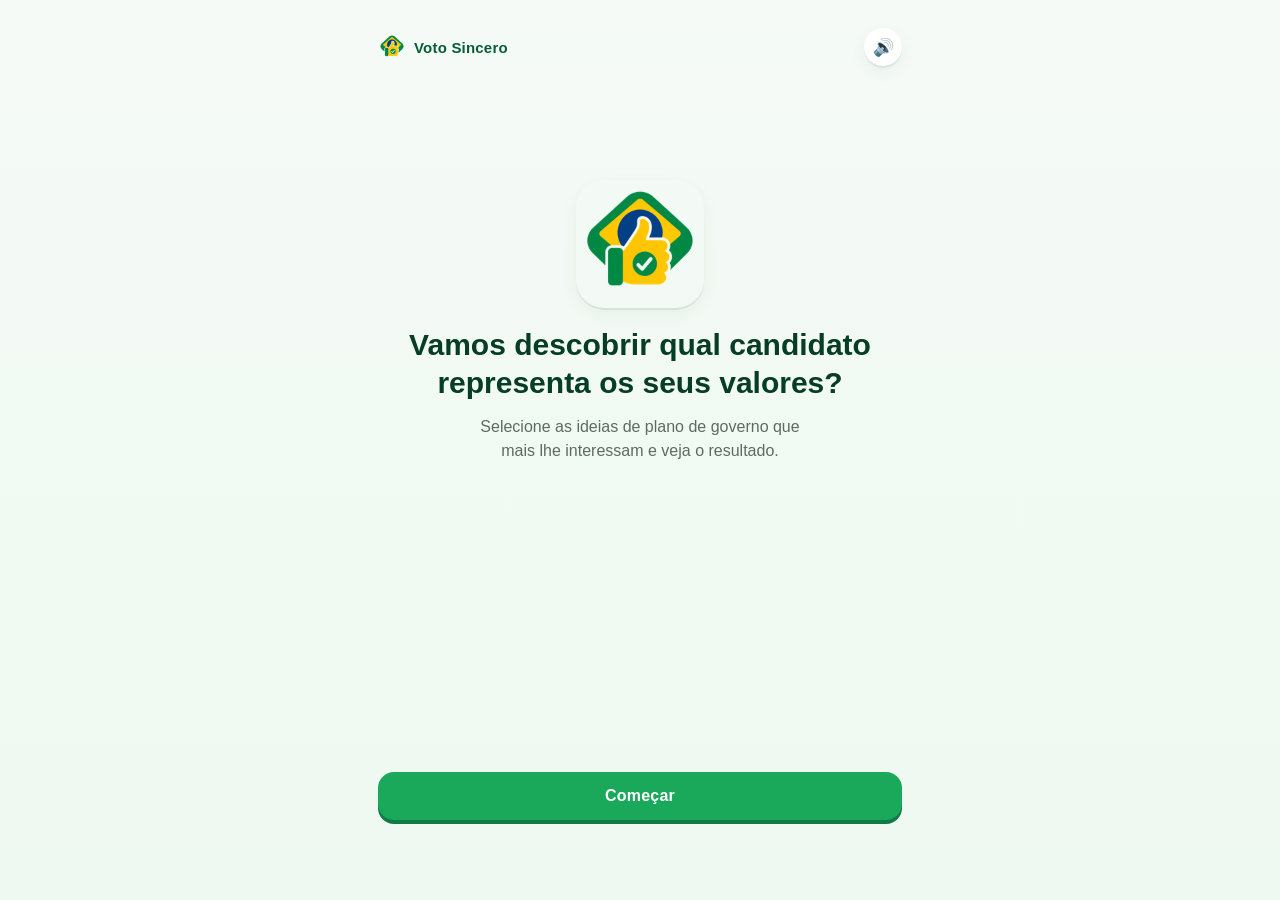
==== index.html @ 867b61dc "Primeira versão do app" ====
<!doctype html>
<html lang="pt-BR">
<head>
  <meta charset="UTF-8" />
  <meta name="viewport" content="width=device-width, initial-scale=1, viewport-fit=cover" />
  <title>Voto Sincero — Descubra qual candidato combina com você</title>
  <meta name="description" content="Avalie ideias de planos de governo sem saber de quem são e descubra quais candidatos mais combinam com os seus valores." />

  <meta name="theme-color" content="#0f7a44" />
  <meta name="color-scheme" content="light" />
  <link rel="manifest" href="./manifest.webmanifest" />

  <link rel="icon" href="./icons/favicon-32.png" sizes="32x32" type="image/png" />
  <link rel="icon" href="./icons/favicon-16.png" sizes="16x16" type="image/png" />
  <link rel="apple-touch-icon" href="./icons/apple-touch-icon.png" />
  <meta name="apple-mobile-web-app-capable" content="yes" />
  <meta name="apple-mobile-web-app-status-bar-style" content="default" />
  <meta name="apple-mobile-web-app-title" content="Voto Sincero" />

  <meta property="og:title" content="Voto Sincero" />
  <meta property="og:description" content="Avalie ideias de planos de governo sem saber de quem são e descubra quem combina com você." />
  <meta property="og:image" content="./icons/og-image.png" />
  <meta property="og:type" content="website" />

  <link rel="stylesheet" href="./css/styles.css" />
</head>
<body>
  <div class="app-shell">
    <header class="app-header">
      <div class="app-header-brand">
        <img src="./icons/icon-96.png" alt="" width="28" height="28" />
        <span>Voto Sincero</span>
      </div>
      <button id="mute-toggle" class="icon-btn" type="button" aria-label="Silenciar som">🔊</button>
    </header>

    <main id="app" class="app-main" aria-live="polite"></main>
  </div>

  <script type="module" src="./js/app.js"></script>
</body>
</html>
---- css/styles.css ----
/* ==========================================================================
   Voto Sincero — estilos globais
   Paleta verde, cartões estilo "Duolingo", layout mobile-first responsivo.
   ========================================================================== */

:root {
  --green-900: #063d26;
  --green-800: #0a5c37;
  --green-700: #0f7a44;
  --green-600: #14914f;
  --green-500: #1aa85a;
  --green-400: #2ec46f;
  --green-300: #7fdb9e;
  --green-100: #e3f8ea;
  --green-050: #f5faf6;

  --yellow-500: #ffc93c;
  --yellow-600: #f2ac1f;

  --ink-900: #16261f;
  --ink-700: #33443c;
  --ink-500: #5c6b63;
  --ink-300: #93a39a;

  --white: #ffffff;

  --radius-sm: 10px;
  --radius-md: 16px;
  --radius-lg: 22px;

  --shadow-card: 0 2px 0 rgba(6, 61, 38, 0.08), 0 6px 16px rgba(6, 61, 38, 0.06);

  --font-sans: "Segoe UI", -apple-system, BlinkMacSystemFont, "Helvetica Neue", Arial, sans-serif;

  color-scheme: light;
}

* {
  box-sizing: border-box;
}

html,
body {
  margin: 0;
  padding: 0;
  height: 100%;
}

body {
  font-family: var(--font-sans);
  background: linear-gradient(180deg, var(--green-050) 0%, #eef9f1 100%);
  color: var(--ink-900);
  -webkit-font-smoothing: antialiased;
  overscroll-behavior-y: none;
}

button {
  font-family: inherit;
}

a {
  color: var(--green-700);
}

.app-shell {
  min-height: 100vh;
  min-height: 100dvh;
  display: flex;
  flex-direction: column;
  max-width: 560px;
  margin: 0 auto;
  padding-top: env(safe-area-inset-top);
  padding-bottom: env(safe-area-inset-bottom);
}

/* ---------------------------------- Header ---------------------------------- */

.app-header {
  display: flex;
  align-items: center;
  justify-content: space-between;
  padding: 12px 18px;
  position: sticky;
  top: 0;
  z-index: 20;
  background: rgba(245, 250, 246, 0.85);
  backdrop-filter: saturate(160%) blur(8px);
}

.app-header-brand {
  display: flex;
  align-items: center;
  gap: 8px;
  font-weight: 800;
  color: var(--green-800);
  font-size: 15px;
  letter-spacing: 0.2px;
}

.app-header-brand img {
  display: block;
  border-radius: 8px;
}

.icon-btn {
  border: none;
  background: var(--white);
  width: 38px;
  height: 38px;
  border-radius: 50%;
  font-size: 17px;
  display: flex;
  align-items: center;
  justify-content: center;
  cursor: pointer;
  box-shadow: var(--shadow-card);
}

.icon-btn:active {
  transform: scale(0.92);
}

/* ---------------------------------- Main / transitions ---------------------------------- */

.app-main {
  flex: 1;
  position: relative;
  padding: 6px 18px 28px;
  transform: translateX(0);
  opacity: 1;
  transition: transform 0.28s cubic-bezier(0.22, 1, 0.36, 1), opacity 0.28s ease;
  will-change: transform, opacity;
}

.app-main.exit-left {
  transform: translateX(-28px);
  opacity: 0;
}

.app-main.exit-right {
  transform: translateX(28px);
  opacity: 0;
}

.app-main.enter-right {
  transform: translateX(28px);
  opacity: 0;
}

.app-main.enter-left {
  transform: translateX(-28px);
  opacity: 0;
}

.app-main.enter-active {
  transform: translateX(0);
  opacity: 1;
}

.screen {
  display: flex;
  flex-direction: column;
  min-height: calc(100dvh - 140px);
}

/* ---------------------------------- Buttons (estilo Duolingo) ---------------------------------- */

.btn {
  appearance: none;
  border: none;
  border-radius: var(--radius-md);
  font-weight: 800;
  font-size: 16px;
  padding: 15px 22px;
  cursor: pointer;
  transition: transform 0.08s ease, box-shadow 0.08s ease, filter 0.15s ease;
  letter-spacing: 0.2px;
  text-decoration: none;
  display: inline-flex;
  align-items: center;
  justify-content: center;
  text-align: center;
}

.btn-block {
  width: 100%;
}

.btn-primary {
  background: var(--green-500);
  color: var(--white);
  box-shadow: 0 4px 0 var(--green-700);
}

.btn-primary:hover {
  filter: brightness(1.03);
}

.btn-primary:active {
  transform: translateY(3px);
  box-shadow: 0 1px 0 var(--green-700);
}

.btn-secondary {
  background: var(--white);
  color: var(--green-700);
  box-shadow: 0 4px 0 var(--green-100);
  border: 2px solid var(--green-100);
}

.btn-secondary:active {
  transform: translateY(3px);
  box-shadow: 0 1px 0 var(--green-100);
}

.btn-outline {
  background: var(--white);
  color: var(--green-700);
  border: 2px solid var(--green-500);
  box-shadow: none;
}

.btn-outline:active {
  transform: translateY(2px);
}

.btn-text {
  background: transparent;
  color: var(--ink-500);
  box-shadow: none;
  text-decoration: underline;
  font-weight: 700;
  padding: 10px 6px;
  align-self: center;
}

.btn:disabled {
  opacity: 0.5;
  cursor: not-allowed;
  box-shadow: none;
  transform: none;
}

/* ---------------------------------- Home ---------------------------------- */

.screen-home {
  justify-content: space-between;
  padding-top: 24px;
}

.home-hero {
  display: flex;
  flex-direction: column;
  align-items: center;
  text-align: center;
  gap: 14px;
  margin-top: 8vh;
}

.home-logo {
  width: 128px;
  height: 128px;
  border-radius: 28px;
  box-shadow: var(--shadow-card);
  margin-bottom: 4px;
}

.home-title {
  font-size: 26px;
  line-height: 1.25;
  margin: 0;
  color: var(--green-900);
  font-weight: 800;
}

.home-subtitle {
  font-size: 16px;
  color: var(--ink-500);
  margin: 0;
  line-height: 1.5;
  max-width: 40ch;
}

.home-actions {
  display: flex;
  flex-direction: column;
  align-items: center;
  gap: 12px;
  padding: 24px 0 12px;
}

.home-note {
  font-size: 13px;
  color: var(--ink-300);
  text-align: center;
  margin: 0;
}

/* ---------------------------------- Quiz ---------------------------------- */

.quiz-progress {
  display: flex;
  align-items: center;
  gap: 10px;
  margin: 10px 0 18px;
}

.progress-track {
  flex: 1;
  height: 12px;
  background: var(--green-100);
  border-radius: 999px;
  overflow: hidden;
}

.progress-fill {
  height: 100%;
  background: linear-gradient(90deg, var(--green-400), var(--green-600));
  border-radius: 999px;
  transition: width 0.35s ease;
}

.progress-label {
  font-size: 12px;
  font-weight: 700;
  color: var(--ink-500);
  white-space: nowrap;
}

.quiz-heading {
  display: flex;
  align-items: center;
  gap: 10px;
  margin-bottom: 4px;
}

.quiz-icon {
  font-size: 28px;
  line-height: 1;
}

.quiz-heading h2 {
  margin: 0;
  font-size: 22px;
  color: var(--green-900);
  font-weight: 800;
}

.quiz-instruction-row {
  display: flex;
  align-items: baseline;
  justify-content: space-between;
  gap: 10px;
  margin: 4px 0 18px;
}

.quiz-instruction {
  color: var(--ink-500);
  font-size: 14px;
  margin: 0;
}

.quiz-counter {
  color: var(--green-700);
  font-size: 12px;
  font-weight: 800;
  white-space: nowrap;
  flex: 0 0 auto;
}

.option-list {
  display: flex;
  flex-direction: column;
  gap: 12px;
  margin-bottom: 18px;
}

.option-card {
  display: flex;
  align-items: flex-start;
  gap: 12px;
  background: var(--white);
  border: 2px solid var(--green-100);
  border-radius: var(--radius-md);
  padding: 14px 14px 12px;
  cursor: pointer;
  transition: border-color 0.15s ease, transform 0.08s ease, background 0.15s ease;
  box-shadow: var(--shadow-card);
}

.option-card:active {
  transform: scale(0.99);
}

.option-card.selected {
  border-color: var(--green-500);
  background: var(--green-100);
}

.option-card.disabled-limit {
  opacity: 0.45;
  cursor: not-allowed;
}

.option-card.disabled-limit:active {
  transform: none;
}

@keyframes card-shake {
  10%, 90% { transform: translateX(-2px); }
  20%, 80% { transform: translateX(4px); }
  30%, 50%, 70% { transform: translateX(-6px); }
  40%, 60% { transform: translateX(6px); }
}

.option-card.shake {
  animation: card-shake 0.4s ease;
}

.option-badge {
  flex: 0 0 auto;
  width: 30px;
  height: 30px;
  border-radius: 50%;
  background: var(--green-700);
  color: var(--white);
  font-weight: 800;
  font-size: 14px;
  display: flex;
  align-items: center;
  justify-content: center;
}

.option-card.selected .option-badge {
  background: var(--green-500);
}

.option-text {
  flex: 1;
  margin: 3px 0 0;
  font-size: 15px;
  line-height: 1.45;
  color: var(--ink-900);
}

.option-actions {
  flex: 0 0 auto;
  display: flex;
  flex-direction: column;
  align-items: flex-end;
  gap: 8px;
}

.link-btn {
  background: none;
  border: none;
  color: var(--green-700);
  font-size: 12px;
  font-weight: 700;
  text-decoration: underline;
  cursor: pointer;
  padding: 2px;
  white-space: nowrap;
}

.option-check {
  width: 22px;
  height: 22px;
  border-radius: 50%;
  border: 2px solid var(--green-300);
  color: transparent;
  display: flex;
  align-items: center;
  justify-content: center;
  font-size: 13px;
  font-weight: 900;
  transition: all 0.15s ease;
}

.option-card.selected .option-check {
  background: var(--green-500);
  border-color: var(--green-500);
  color: var(--white);
}

.quiz-footer {
  margin-top: auto;
  display: flex;
  gap: 12px;
  padding-top: 12px;
}

.quiz-footer .btn-secondary {
  flex: 1;
}

.quiz-footer .btn-primary {
  flex: 2;
}

.empty-note {
  color: var(--ink-300);
  font-size: 14px;
  text-align: center;
  padding: 24px 0;
}

/* ---------------------------------- Modal ---------------------------------- */

.modal-overlay {
  position: fixed;
  inset: 0;
  background: rgba(6, 38, 25, 0.55);
  display: flex;
  align-items: flex-end;
  justify-content: center;
  opacity: 0;
  visibility: hidden;
  transition: opacity 0.2s ease;
  z-index: 100;
  padding: 0;
}

.modal-overlay.open {
  opacity: 1;
  visibility: visible;
}

body.modal-open {
  overflow: hidden;
}

.modal-card {
  background: var(--white);
  width: 100%;
  max-width: 560px;
  max-height: 82vh;
  border-radius: 20px 20px 0 0;
  padding: 20px 20px calc(20px + env(safe-area-inset-bottom));
  overflow-y: auto;
  transform: translateY(16px);
  transition: transform 0.22s ease;
}

.modal-overlay.open .modal-card {
  transform: translateY(0);
}

@media (min-width: 620px) {
  .modal-overlay {
    align-items: center;
  }
  .modal-card {
    border-radius: 20px;
    max-height: 76vh;
  }
}

.modal-header {
  display: flex;
  align-items: center;
  gap: 10px;
  margin-bottom: 12px;
}

.modal-badge {
  width: 28px;
  height: 28px;
  border-radius: 50%;
  background: var(--green-700);
  color: var(--white);
  font-weight: 800;
  font-size: 13px;
  display: flex;
  align-items: center;
  justify-content: center;
  flex: 0 0 auto;
}

.modal-header h3 {
  flex: 1;
  margin: 0;
  font-size: 17px;
  color: var(--green-900);
}

.modal-close {
  border: none;
  background: var(--green-100);
  width: 32px;
  height: 32px;
  border-radius: 50%;
  cursor: pointer;
  font-size: 14px;
  color: var(--ink-700);
}

.modal-body p {
  font-size: 15px;
  line-height: 1.6;
  color: var(--ink-700);
  margin: 0;
}

/* ---------------------------------- Resultado ---------------------------------- */

.result-header {
  text-align: center;
  margin: 10px 0 20px;
}

.result-header h2 {
  margin: 0 0 6px;
  font-size: 24px;
  color: var(--green-900);
  font-weight: 800;
}

.result-header p {
  margin: 0;
  color: var(--ink-500);
  font-size: 14px;
}

.result-list {
  display: flex;
  flex-direction: column;
  gap: 12px;
  margin-bottom: 18px;
}

.result-card {
  background: var(--white);
  border-radius: var(--radius-md);
  box-shadow: var(--shadow-card);
  overflow: hidden;
  border: 2px solid transparent;
  transition: border-color 0.15s ease;
}

.result-card.open {
  border-color: var(--green-300);
}

.result-summary {
  width: 100%;
  display: flex;
  align-items: flex-start;
  gap: 12px;
  padding: 14px;
  background: none;
  border: none;
  cursor: pointer;
  text-align: left;
}

.result-summary .result-rank,
.result-summary .result-photo,
.result-summary .result-chevron {
  margin-top: 2px;
}

.result-rank {
  font-weight: 800;
  color: var(--green-700);
  font-size: 14px;
  flex: 0 0 auto;
  width: 26px;
}

.result-photo {
  width: 52px;
  height: 52px;
  border-radius: 50%;
  object-fit: cover;
  flex: 0 0 auto;
  background: var(--green-100);
}

.result-info {
  flex: 1;
  min-width: 0;
}

.result-info h3 {
  margin: 0 0 2px;
  font-size: 16px;
  line-height: 1.3;
  color: var(--ink-900);
}

.result-party {
  margin: 0 0 6px;
  font-size: 12px;
  line-height: 1.4;
  color: var(--ink-500);
}

.result-badge {
  display: inline-block;
  background: var(--green-100);
  color: var(--green-800);
  font-size: 11px;
  font-weight: 800;
  padding: 3px 9px;
  border-radius: 999px;
}

.result-chevron {
  flex: 0 0 auto;
  font-size: 18px;
  color: var(--ink-300);
  transition: transform 0.2s ease;
}

.result-card.open .result-chevron {
  transform: rotate(180deg);
}

.result-details {
  display: none;
  padding: 0 16px 16px;
  flex-direction: column;
  gap: 12px;
}

.result-card.open .result-details {
  display: flex;
}

.result-match-list {
  margin: 0;
  padding-left: 18px;
  display: flex;
  flex-direction: column;
  gap: 6px;
  font-size: 13px;
  color: var(--ink-700);
  line-height: 1.4;
}

.result-match-list strong {
  color: var(--green-800);
}

.farewell-banner {
  background: linear-gradient(135deg, var(--green-500), var(--green-700));
  color: var(--white);
  border-radius: var(--radius-lg);
  padding: 20px;
  text-align: center;
  font-weight: 800;
  font-size: 16px;
  margin: 8px 0 20px;
  box-shadow: var(--shadow-card);
}

.app-footer {
  display: flex;
  flex-direction: column;
  align-items: center;
  gap: 10px;
  padding: 8px 0 20px;
  font-size: 13px;
}

.app-footer a {
  color: var(--ink-500);
  text-decoration: underline;
}

/* ---------------------------------- Responsivo ---------------------------------- */

@media (min-width: 640px) {
  .app-shell {
    padding-top: 16px;
  }
  .home-title {
    font-size: 30px;
  }
  .option-text {
    font-size: 16px;
  }
}

@media (max-width: 360px) {
  .home-title {
    font-size: 22px;
  }
  .btn {
    font-size: 15px;
    padding: 13px 18px;
  }
}
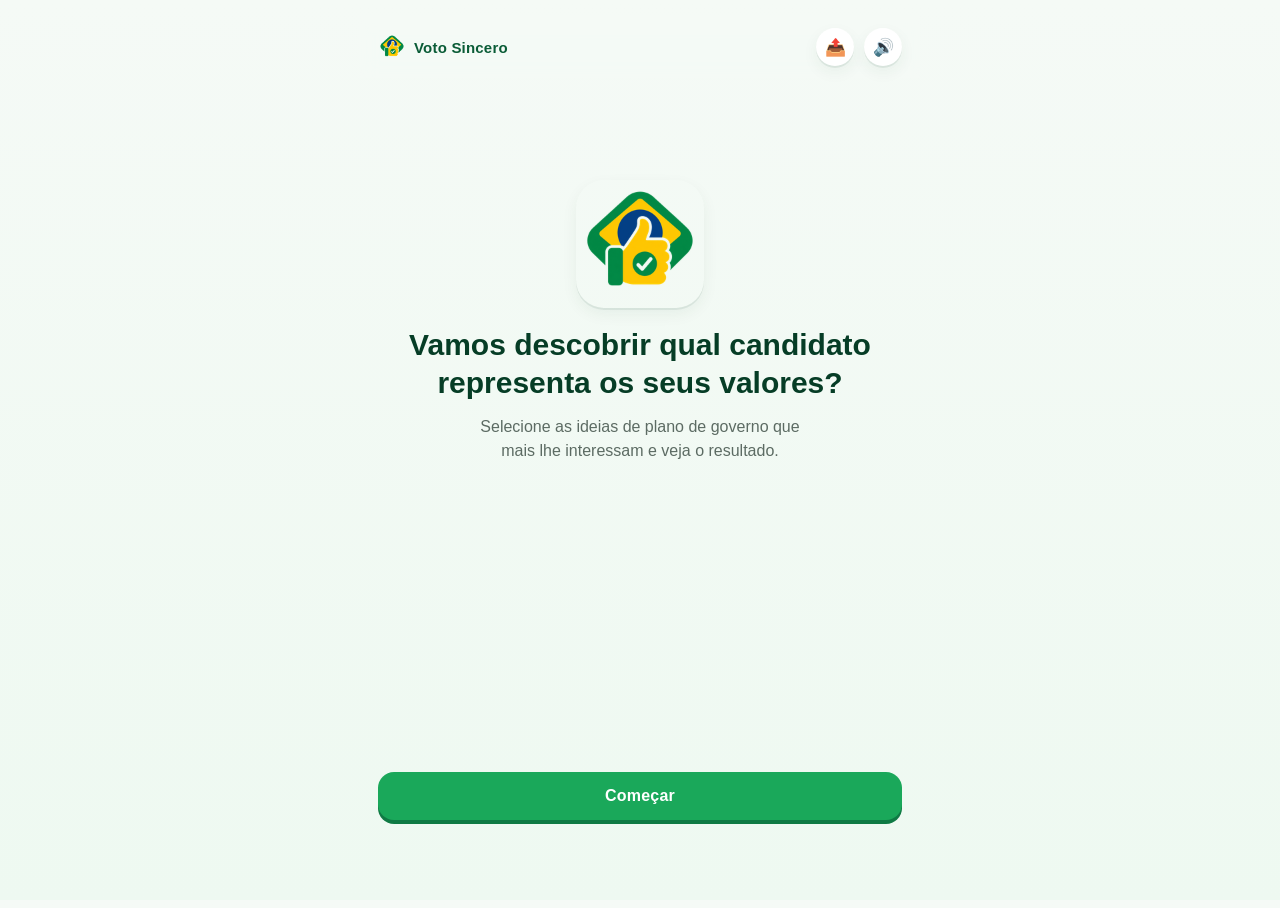
==== commit e18e4d71: "Botão de compartilhar" ====
--- a/index.html
+++ b/index.html
@@ -31,7 +31,10 @@
         <img src="./icons/icon-96.png" alt="" width="28" height="28" />
         <span>Voto Sincero</span>
       </div>
-      <button id="mute-toggle" class="icon-btn" type="button" aria-label="Silenciar som">🔊</button>
+      <div class="app-header-actions">
+        <button id="share-toggle" class="icon-btn" type="button" aria-label="Compartilhar">📤</button>
+        <button id="mute-toggle" class="icon-btn" type="button" aria-label="Silenciar som">🔊</button>
+      </div>
     </header>
 
     <main id="app" class="app-main" aria-live="polite"></main>
--- a/css/styles.css
+++ b/css/styles.css
@@ -102,6 +102,12 @@
   border-radius: 8px;
 }
 
+.app-header-actions {
+  display: flex;
+  align-items: center;
+  gap: 10px;
+}
+
 .icon-btn {
   border: none;
   background: var(--white);
@@ -294,6 +300,99 @@
   color: var(--ink-300);
   text-align: center;
   margin: 0;
+}
+
+/* ---------------------------------- Toast de instalação (PWA) ---------------------------------- */
+
+.install-toast {
+  position: fixed;
+  left: 50%;
+  bottom: calc(16px + env(safe-area-inset-bottom));
+  width: calc(100% - 32px);
+  max-width: 500px;
+  transform: translate(-50%, 24px);
+  opacity: 0;
+  pointer-events: none;
+  z-index: 50;
+  display: flex;
+  align-items: center;
+  gap: 12px;
+  background: var(--white);
+  border-radius: var(--radius-md);
+  padding: 12px 12px 12px 14px;
+  box-shadow: 0 12px 28px rgba(6, 61, 38, 0.2), var(--shadow-card);
+  transition: opacity 0.25s ease, transform 0.25s ease;
+}
+
+.install-toast.visible {
+  opacity: 1;
+  transform: translate(-50%, 0);
+  pointer-events: auto;
+}
+
+.install-toast-icon {
+  width: 38px;
+  height: 38px;
+  border-radius: 10px;
+  flex: 0 0 auto;
+}
+
+.install-toast-text {
+  flex: 1;
+  min-width: 0;
+  font-size: 12px;
+  line-height: 1.35;
+  color: var(--ink-500);
+}
+
+.install-toast-text strong {
+  display: block;
+  font-size: 14px;
+  color: var(--green-800);
+  margin-bottom: 1px;
+}
+
+.install-toast-actions {
+  display: flex;
+  align-items: center;
+  gap: 6px;
+  flex: 0 0 auto;
+}
+
+.install-toast-btn {
+  border: none;
+  background: var(--green-500);
+  color: var(--white);
+  font-weight: 800;
+  font-size: 13px;
+  padding: 9px 14px;
+  border-radius: 10px;
+  cursor: pointer;
+  box-shadow: 0 3px 0 var(--green-700);
+  white-space: nowrap;
+}
+
+.install-toast-btn:active {
+  transform: translateY(2px);
+  box-shadow: 0 1px 0 var(--green-700);
+}
+
+.install-toast-close {
+  border: none;
+  background: var(--green-100);
+  color: var(--ink-700);
+  width: 28px;
+  height: 28px;
+  border-radius: 50%;
+  font-size: 12px;
+  cursor: pointer;
+  flex: 0 0 auto;
+}
+
+@media (max-width: 380px) {
+  .install-toast-text {
+    display: none;
+  }
 }
 
 /* ---------------------------------- Quiz ---------------------------------- */
@@ -755,6 +854,37 @@
   box-shadow: var(--shadow-card);
 }
 
+.share-cta {
+  margin-bottom: 20px;
+}
+
+/* ---------------------------------- Mini toast (feedback rápido) ---------------------------------- */
+
+.mini-toast {
+  position: fixed;
+  top: calc(68px + env(safe-area-inset-top));
+  left: 50%;
+  transform: translate(-50%, -10px);
+  max-width: calc(100% - 40px);
+  background: var(--ink-900);
+  color: var(--white);
+  font-size: 13px;
+  font-weight: 700;
+  text-align: center;
+  padding: 10px 18px;
+  border-radius: 999px;
+  opacity: 0;
+  pointer-events: none;
+  z-index: 90;
+  transition: opacity 0.2s ease, transform 0.2s ease;
+  box-shadow: 0 10px 24px rgba(0, 0, 0, 0.28);
+}
+
+.mini-toast.visible {
+  opacity: 1;
+  transform: translate(-50%, 0);
+}
+
 .app-footer {
   display: flex;
   flex-direction: column;
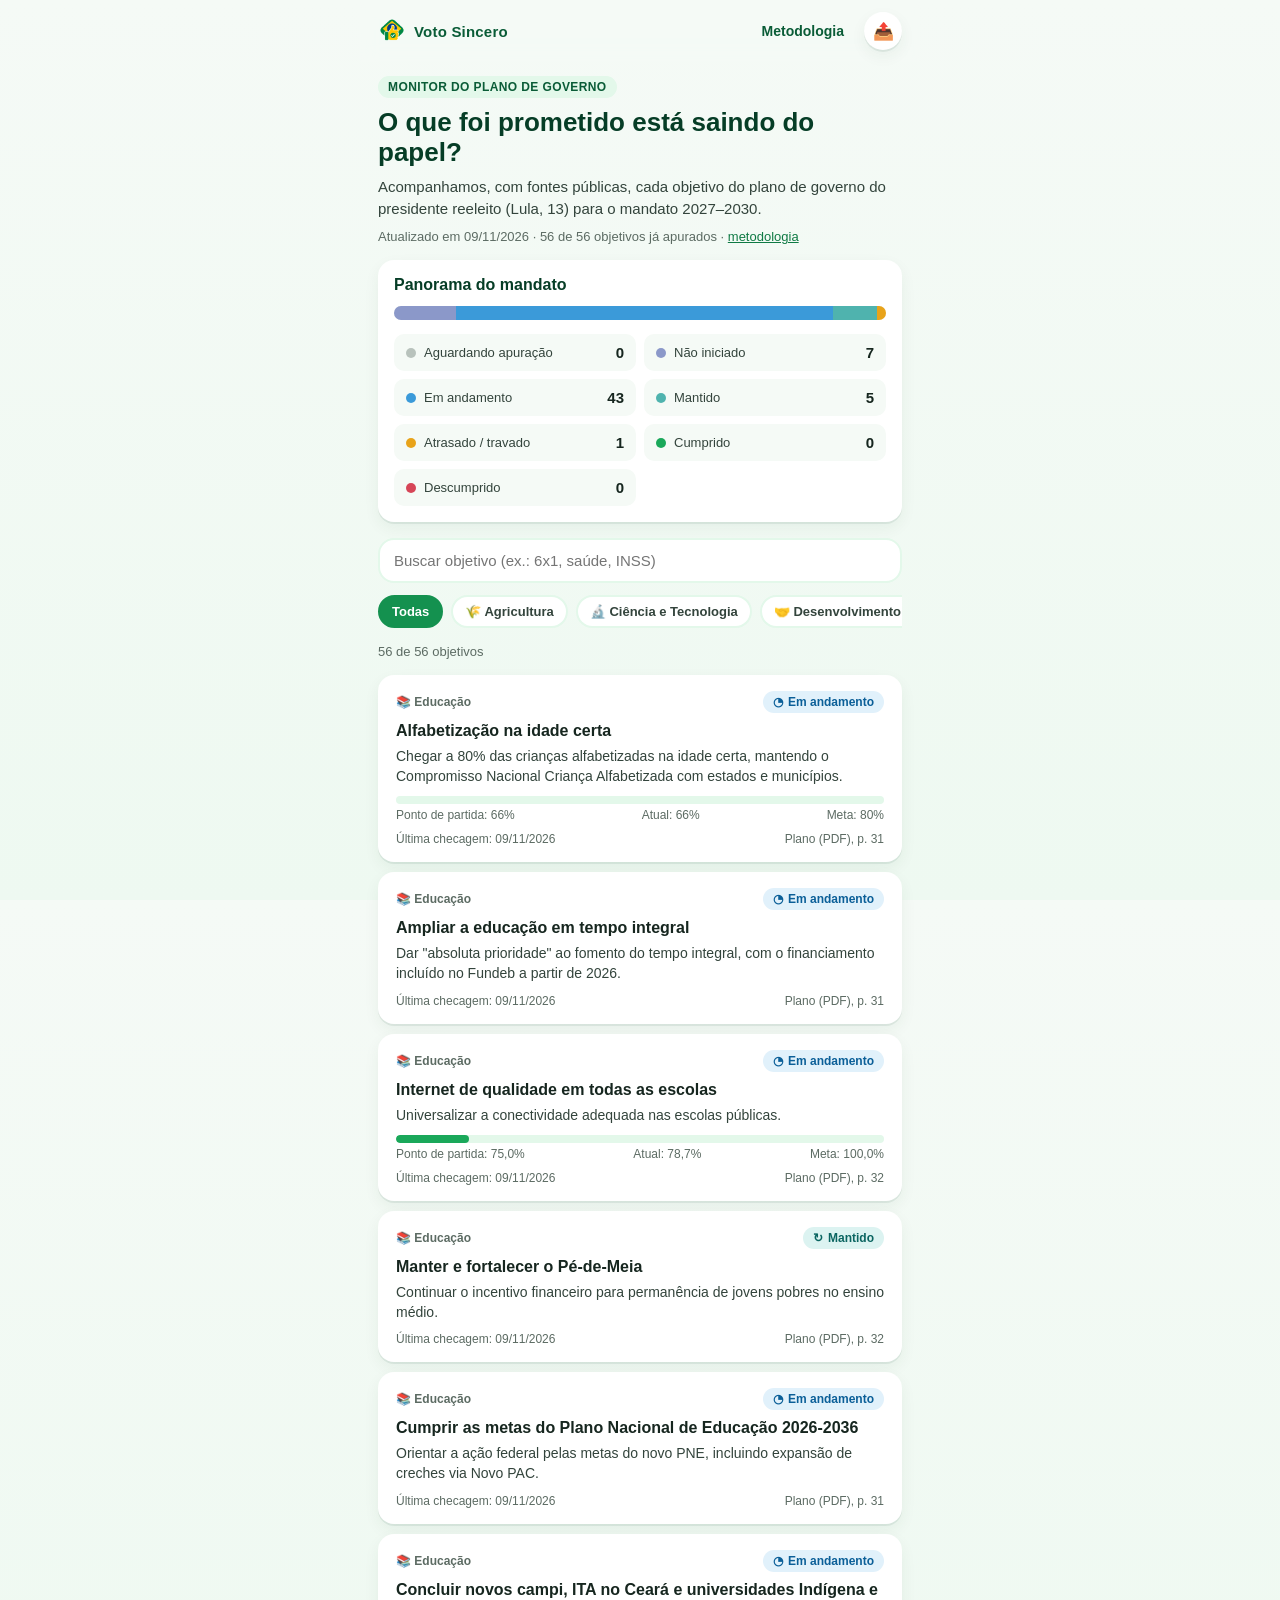
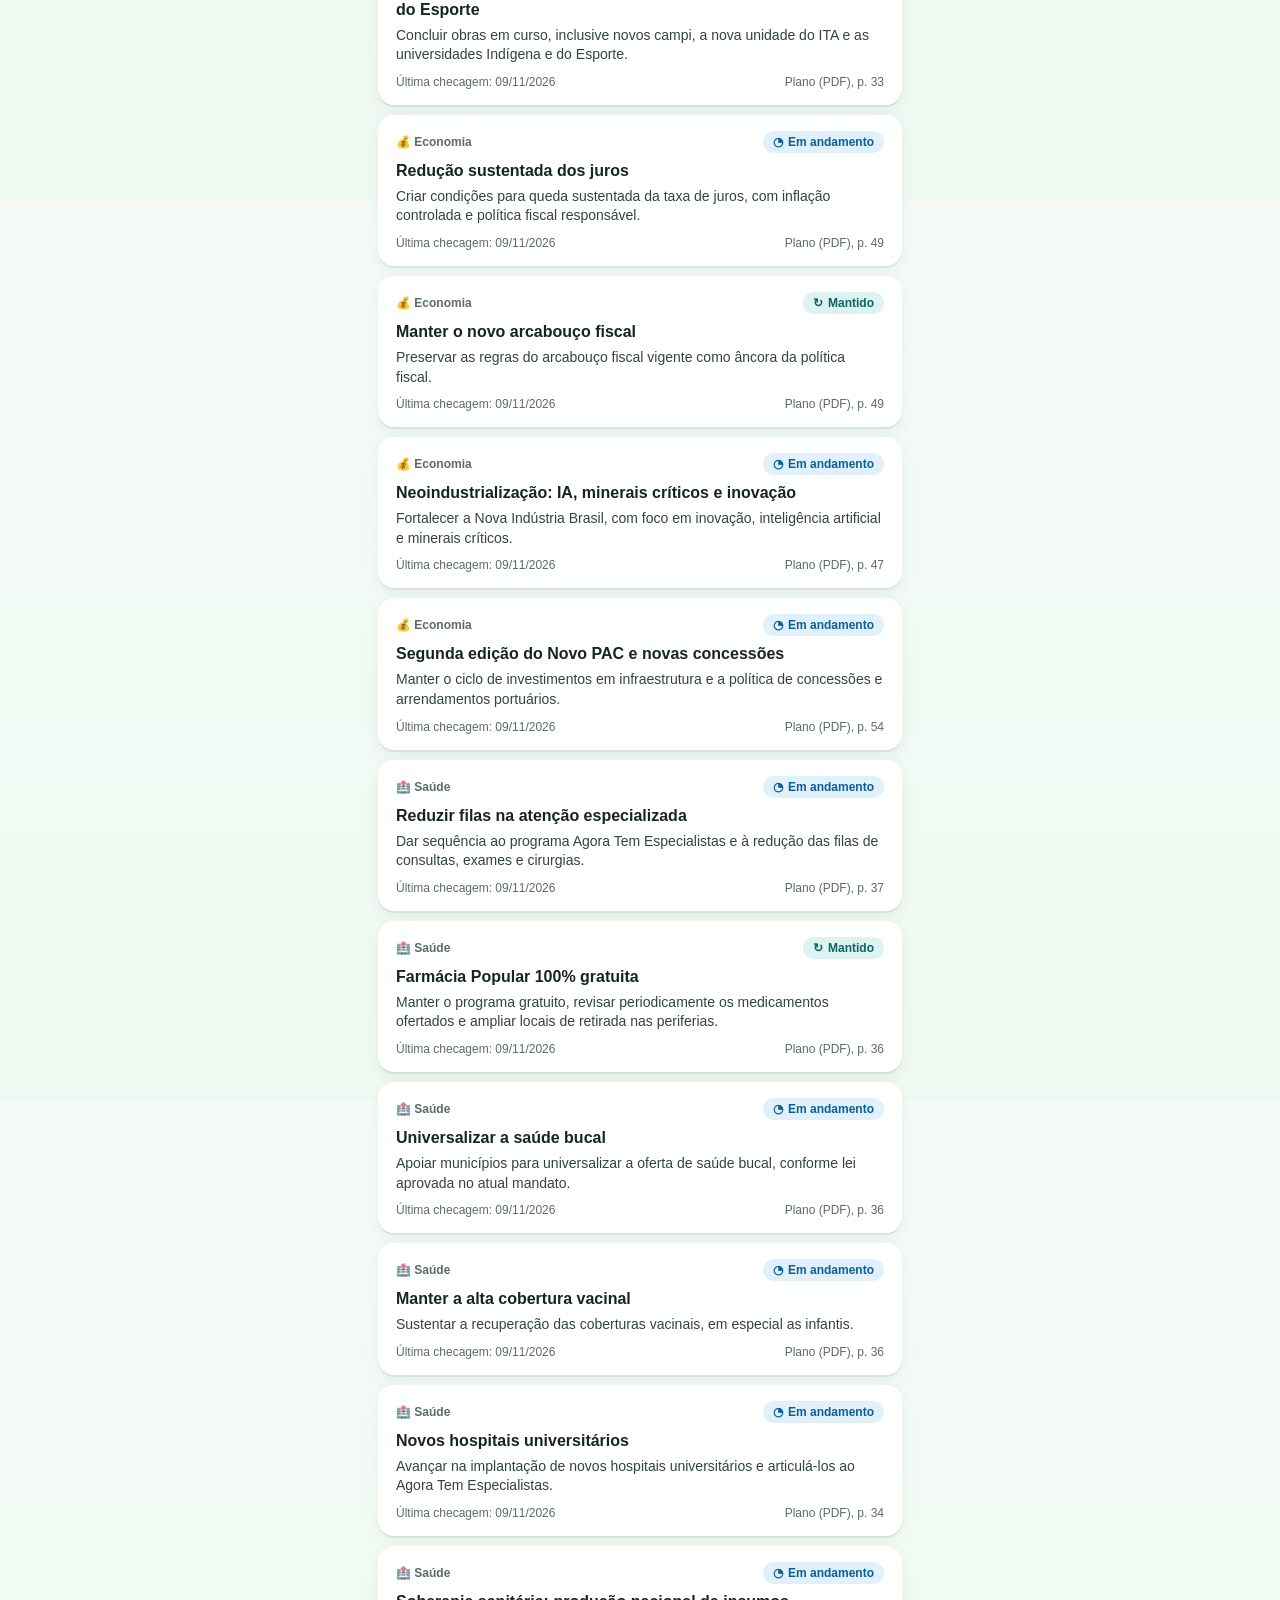
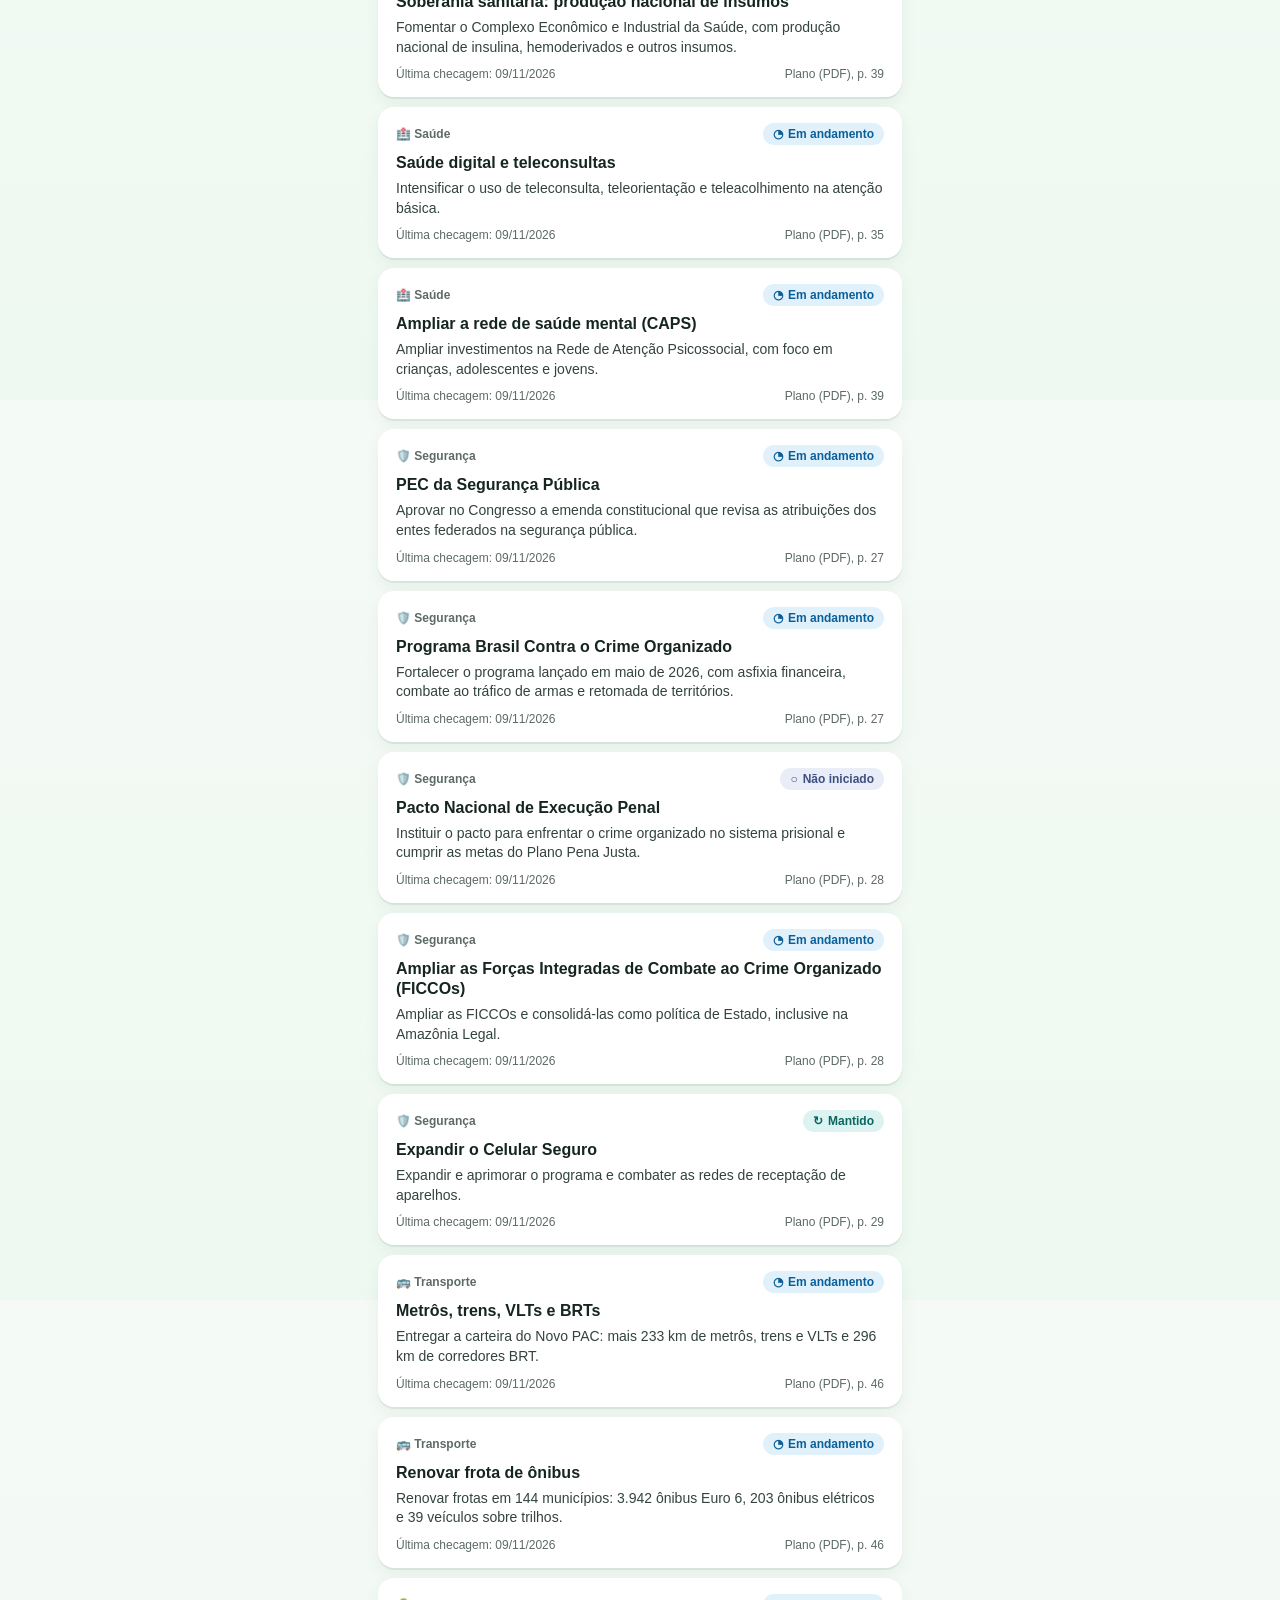
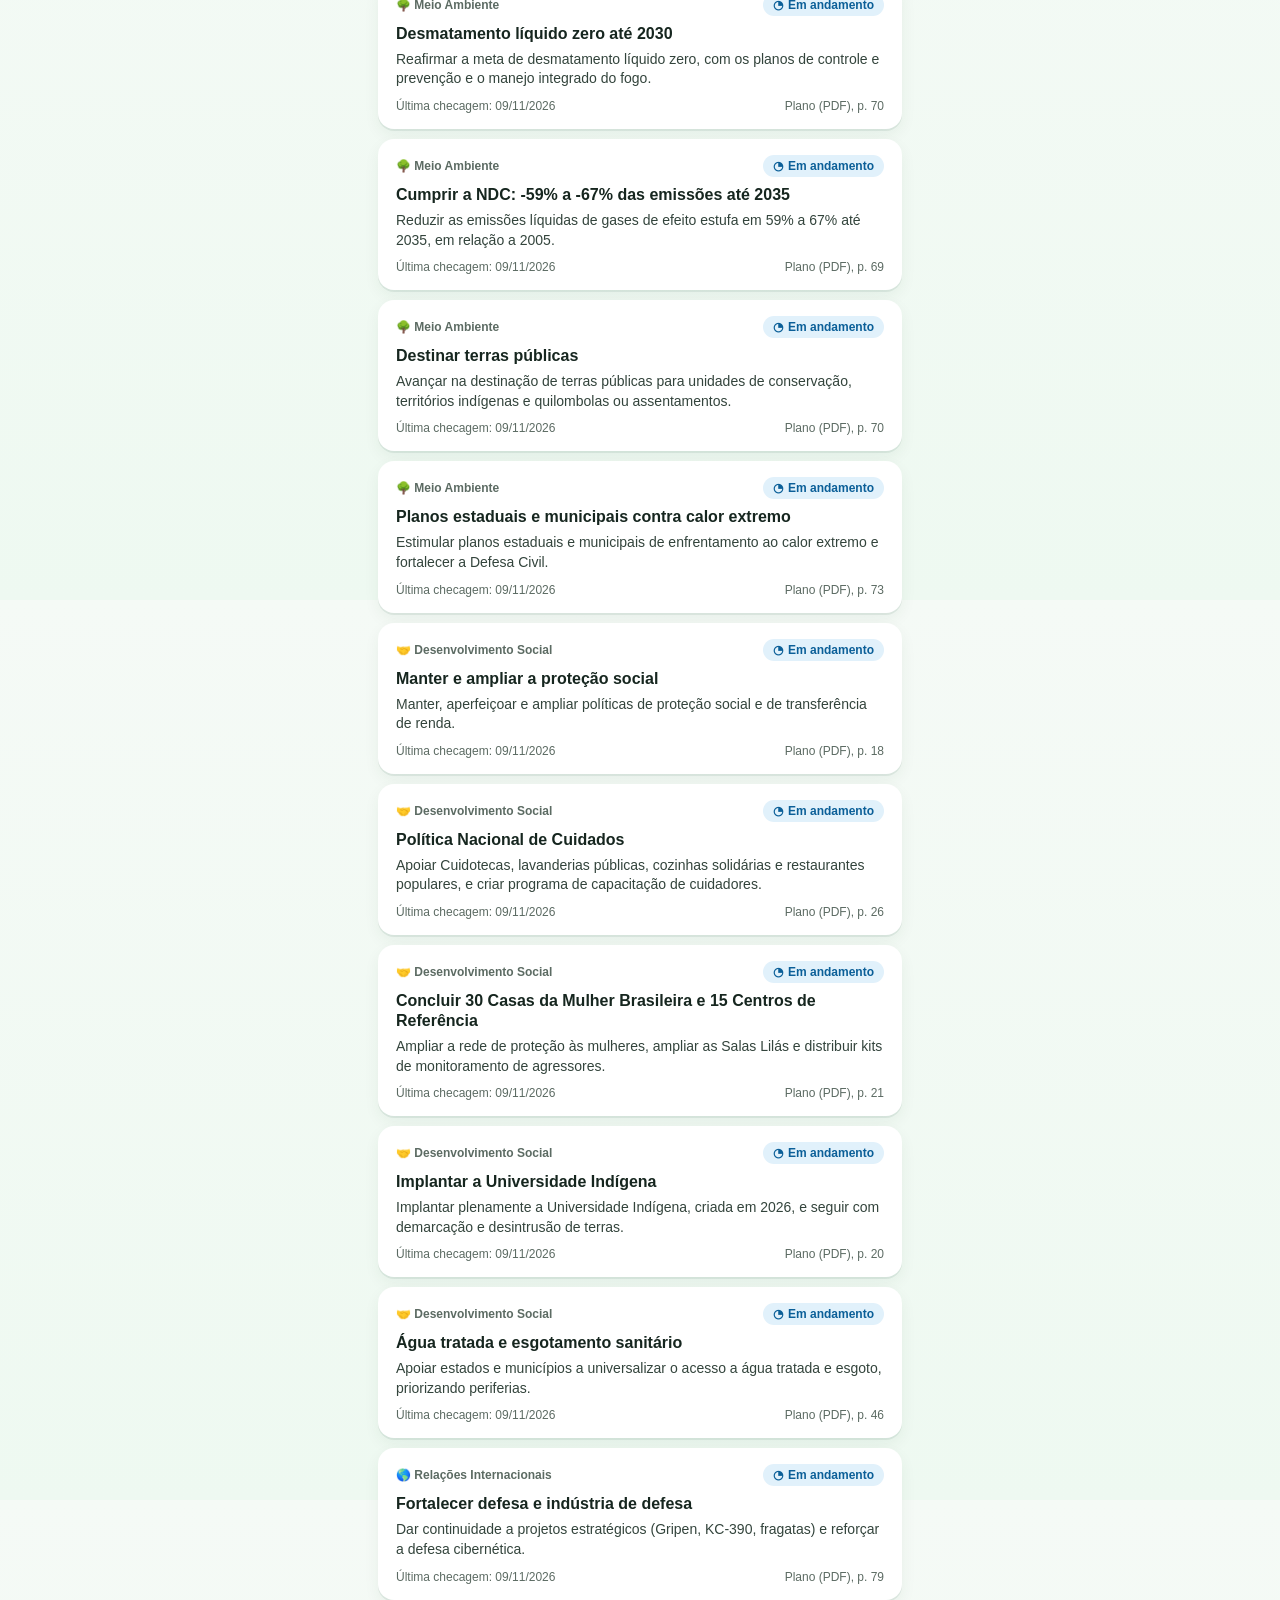
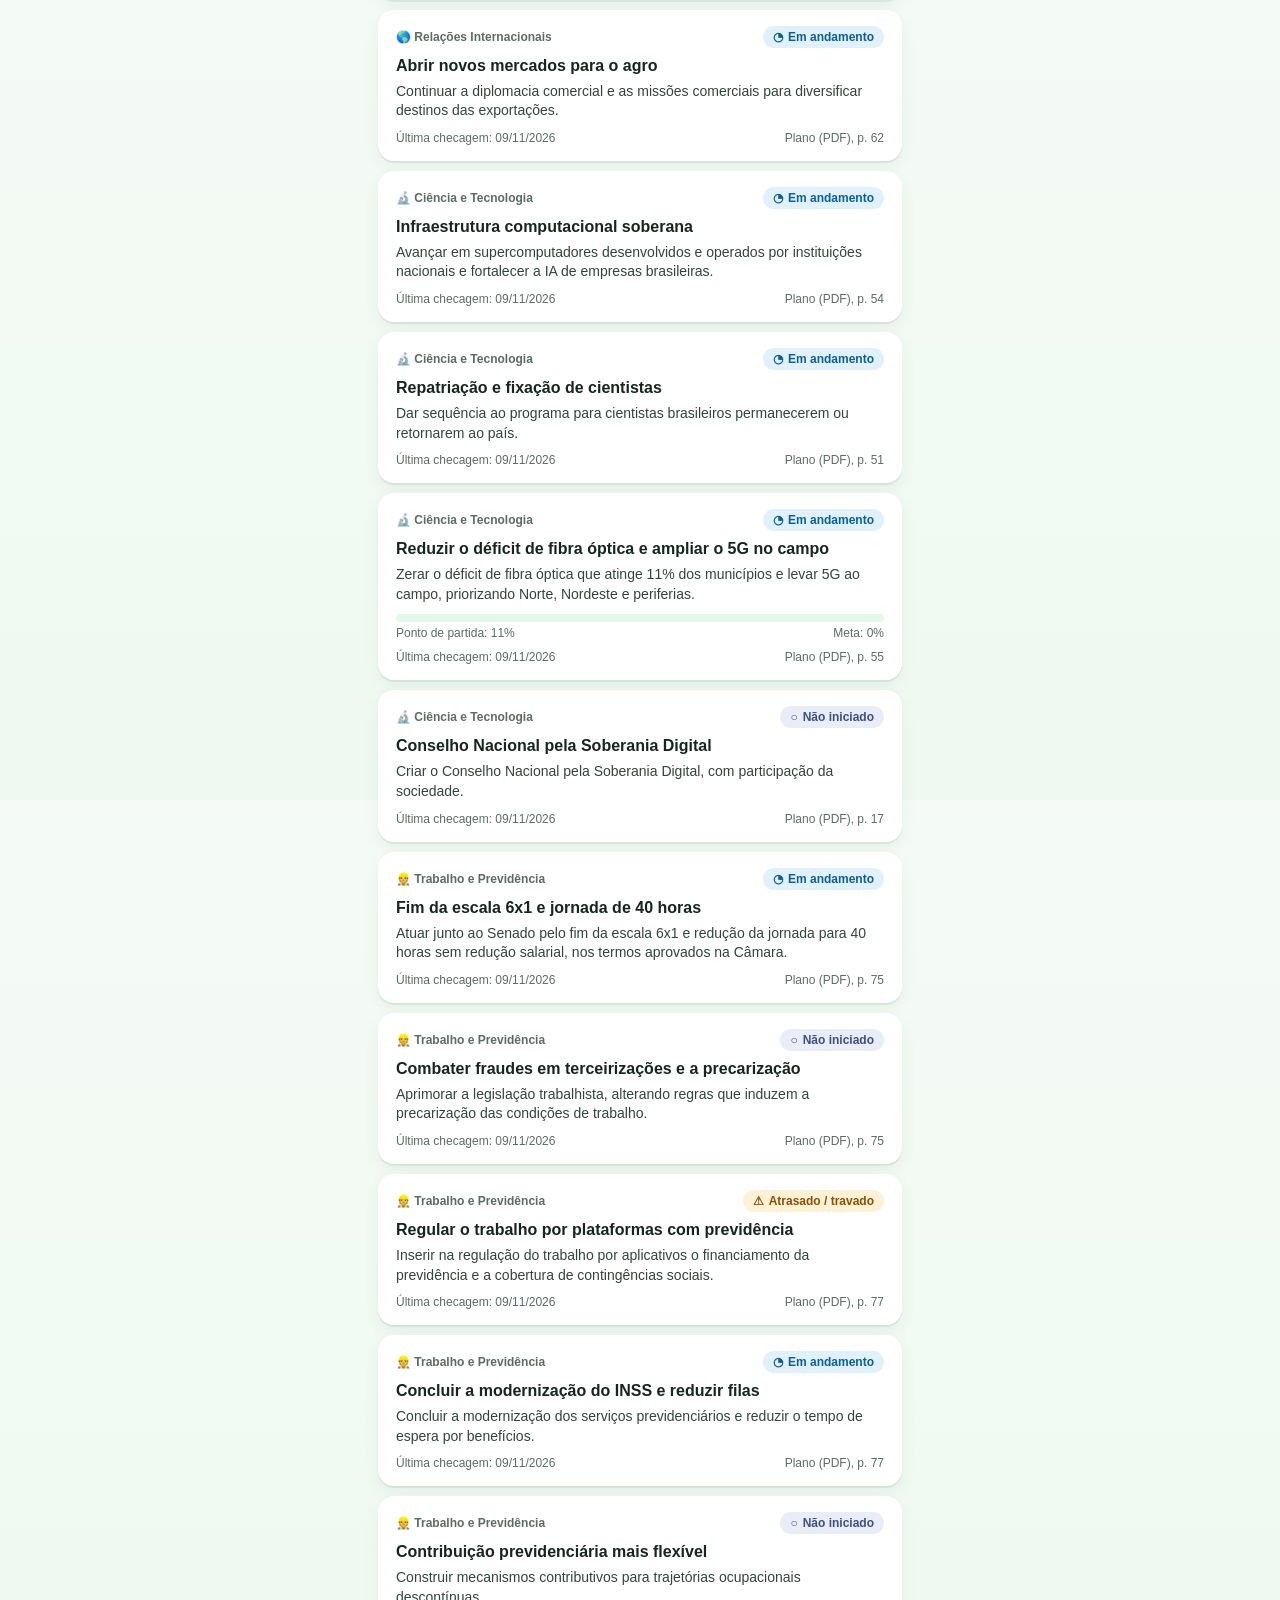
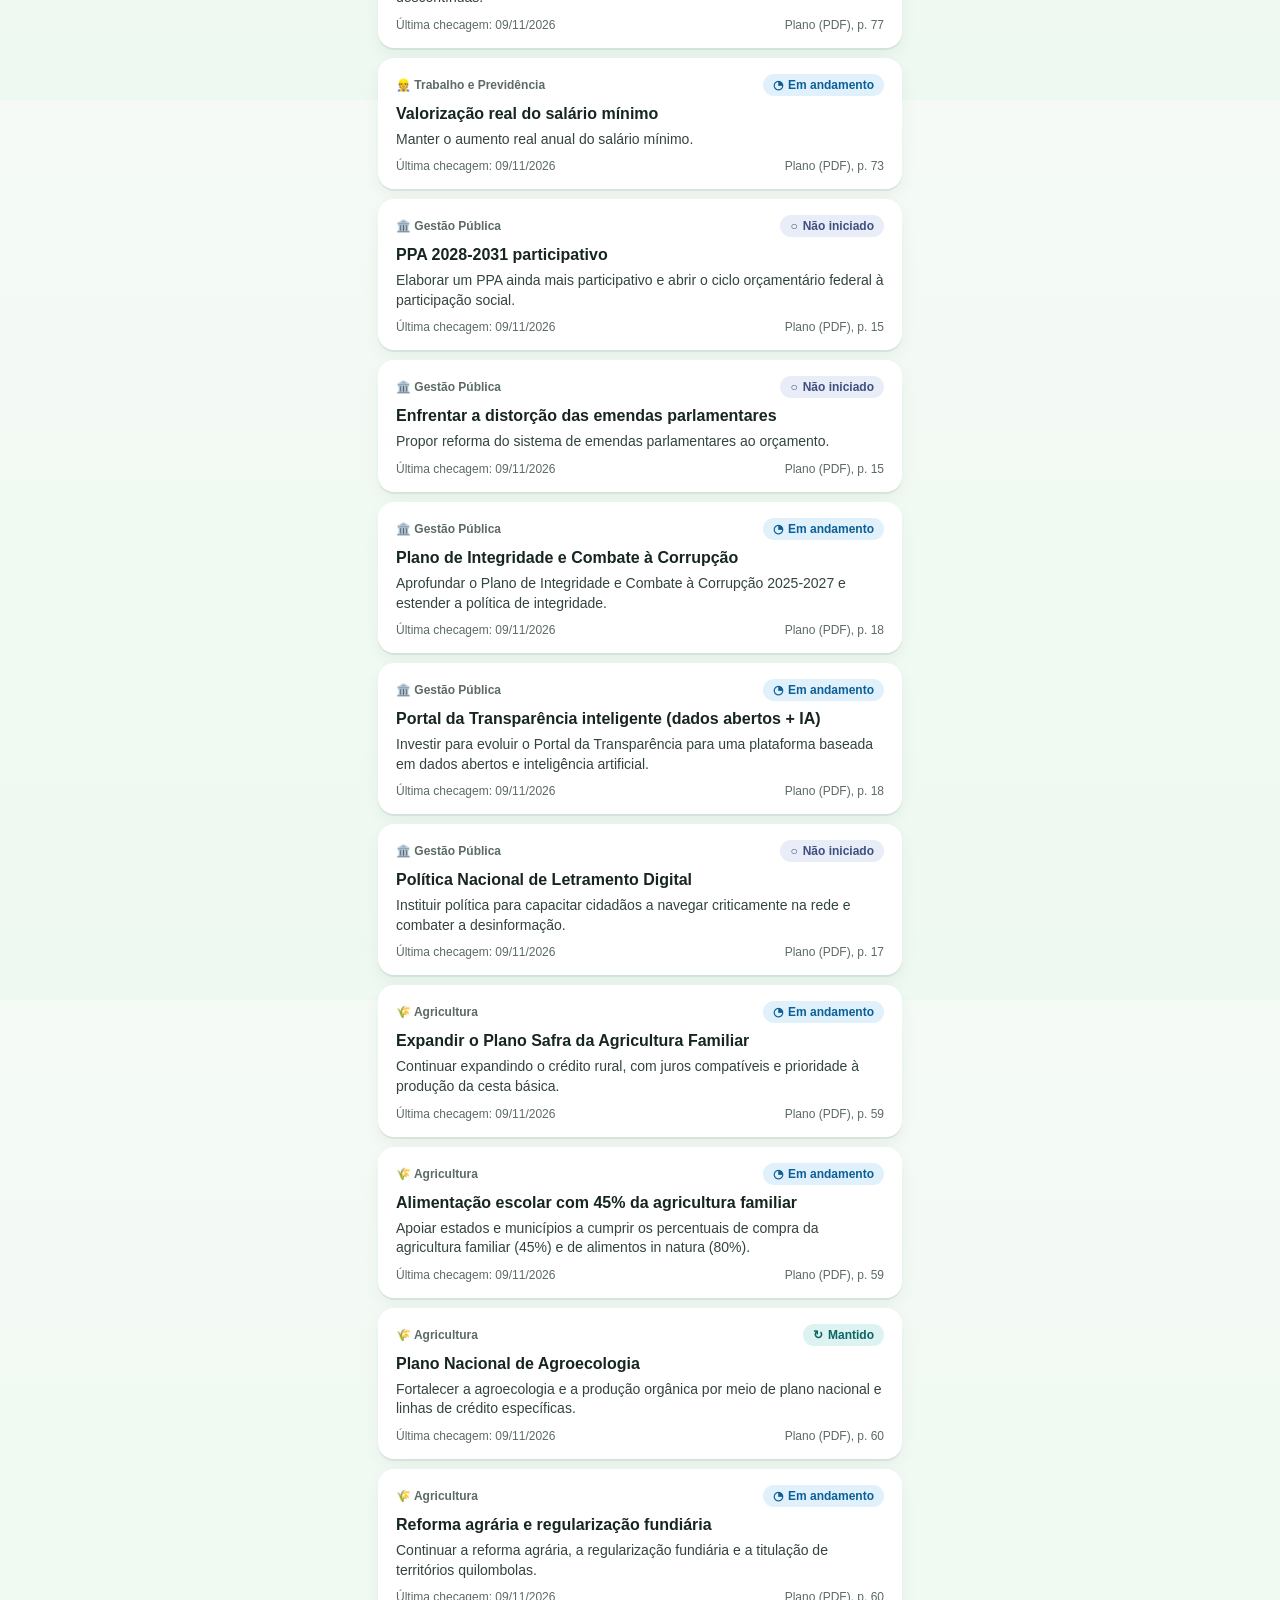
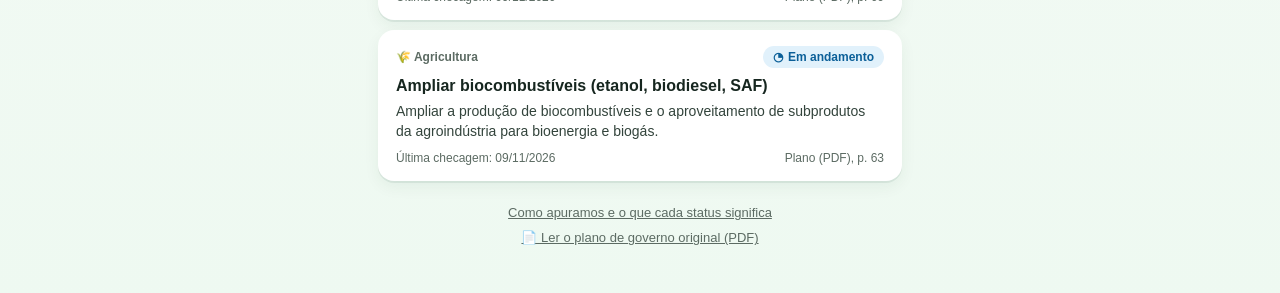
==== commit d4bf3a3d: "Transforma o app em Monitor do plano de governo 2027-2030 - objetivos.json: 56 objetivos extraídos d" ====
--- a/index.html
+++ b/index.html
@@ -3,8 +3,8 @@
 <head>
   <meta charset="UTF-8" />
   <meta name="viewport" content="width=device-width, initial-scale=1, viewport-fit=cover" />
-  <title>Voto Sincero — Descubra qual candidato combina com você</title>
-  <meta name="description" content="Avalie ideias de planos de governo sem saber de quem são e descubra quais candidatos mais combinam com os seus valores." />
+  <title>Voto Sincero — Monitor do plano de governo</title>
+  <meta name="description" content="Acompanhe, com fontes públicas, o andamento de cada objetivo do plano de governo do presidente reeleito para o mandato 2027–2030." />
 
   <meta name="theme-color" content="#0f7a44" />
   <meta name="color-scheme" content="light" />
@@ -17,8 +17,8 @@
   <meta name="apple-mobile-web-app-status-bar-style" content="default" />
   <meta name="apple-mobile-web-app-title" content="Voto Sincero" />
 
-  <meta property="og:title" content="Voto Sincero" />
-  <meta property="og:description" content="Avalie ideias de planos de governo sem saber de quem são e descubra quem combina com você." />
+  <meta property="og:title" content="Voto Sincero — Monitor do plano de governo" />
+  <meta property="og:description" content="O que foi prometido está saindo do papel? Acompanhe o andamento do plano de governo 2027–2030, com fontes." />
   <meta property="og:image" content="./icons/og-image.png" />
   <meta property="og:type" content="website" />
 
@@ -32,8 +32,8 @@
         <span>Voto Sincero</span>
       </div>
       <div class="app-header-actions">
+        <a class="header-link" href="#/sobre">Metodologia</a>
         <button id="share-toggle" class="icon-btn" type="button" aria-label="Compartilhar">📤</button>
-        <button id="mute-toggle" class="icon-btn" type="button" aria-label="Silenciar som">🔊</button>
       </div>
     </header>
 
--- a/css/styles.css
+++ b/css/styles.css
@@ -128,48 +128,25 @@
 
 /* ---------------------------------- Main / transitions ---------------------------------- */
 
+/* ---------------------------------- Main ---------------------------------- */
+
 .app-main {
   flex: 1;
-  position: relative;
   padding: 6px 18px 28px;
-  transform: translateX(0);
-  opacity: 1;
-  transition: transform 0.28s cubic-bezier(0.22, 1, 0.36, 1), opacity 0.28s ease;
-  will-change: transform, opacity;
-}
-
-.app-main.exit-left {
-  transform: translateX(-28px);
-  opacity: 0;
-}
-
-.app-main.exit-right {
-  transform: translateX(28px);
-  opacity: 0;
-}
-
-.app-main.enter-right {
-  transform: translateX(28px);
-  opacity: 0;
-}
-
-.app-main.enter-left {
-  transform: translateX(-28px);
-  opacity: 0;
-}
-
-.app-main.enter-active {
-  transform: translateX(0);
-  opacity: 1;
-}
-
-.screen {
-  display: flex;
-  flex-direction: column;
-  min-height: calc(100dvh - 140px);
-}
-
-/* ---------------------------------- Buttons (estilo Duolingo) ---------------------------------- */
+}
+
+.header-link {
+  color: var(--green-800);
+  font-weight: 700;
+  font-size: 14px;
+  text-decoration: none;
+  padding: 8px 10px;
+  border-radius: 999px;
+}
+
+.header-link:hover {
+  background: var(--green-100);
+}
 
 .btn {
   appearance: none;
@@ -248,617 +225,6 @@
 }
 
 /* ---------------------------------- Home ---------------------------------- */
-
-.screen-home {
-  justify-content: space-between;
-  padding-top: 24px;
-}
-
-.home-hero {
-  display: flex;
-  flex-direction: column;
-  align-items: center;
-  text-align: center;
-  gap: 14px;
-  margin-top: 8vh;
-}
-
-.home-logo {
-  width: 128px;
-  height: 128px;
-  border-radius: 28px;
-  box-shadow: var(--shadow-card);
-  margin-bottom: 4px;
-}
-
-.home-title {
-  font-size: 26px;
-  line-height: 1.25;
-  margin: 0;
-  color: var(--green-900);
-  font-weight: 800;
-}
-
-.home-subtitle {
-  font-size: 16px;
-  color: var(--ink-500);
-  margin: 0;
-  line-height: 1.5;
-  max-width: 40ch;
-}
-
-.home-actions {
-  display: flex;
-  flex-direction: column;
-  align-items: center;
-  gap: 12px;
-  padding: 24px 0 12px;
-}
-
-.home-note {
-  font-size: 13px;
-  color: var(--ink-300);
-  text-align: center;
-  margin: 0;
-}
-
-/* ---------------------------------- Toast de instalação (PWA) ---------------------------------- */
-
-.install-toast {
-  position: fixed;
-  left: 50%;
-  bottom: calc(16px + env(safe-area-inset-bottom));
-  width: calc(100% - 32px);
-  max-width: 500px;
-  transform: translate(-50%, 24px);
-  opacity: 0;
-  pointer-events: none;
-  z-index: 50;
-  display: flex;
-  align-items: center;
-  gap: 12px;
-  background: var(--white);
-  border-radius: var(--radius-md);
-  padding: 12px 12px 12px 14px;
-  box-shadow: 0 12px 28px rgba(6, 61, 38, 0.2), var(--shadow-card);
-  transition: opacity 0.25s ease, transform 0.25s ease;
-}
-
-.install-toast.visible {
-  opacity: 1;
-  transform: translate(-50%, 0);
-  pointer-events: auto;
-}
-
-.install-toast-icon {
-  width: 38px;
-  height: 38px;
-  border-radius: 10px;
-  flex: 0 0 auto;
-}
-
-.install-toast-text {
-  flex: 1;
-  min-width: 0;
-  font-size: 12px;
-  line-height: 1.35;
-  color: var(--ink-500);
-}
-
-.install-toast-text strong {
-  display: block;
-  font-size: 14px;
-  color: var(--green-800);
-  margin-bottom: 1px;
-}
-
-.install-toast-actions {
-  display: flex;
-  align-items: center;
-  gap: 6px;
-  flex: 0 0 auto;
-}
-
-.install-toast-btn {
-  border: none;
-  background: var(--green-500);
-  color: var(--white);
-  font-weight: 800;
-  font-size: 13px;
-  padding: 9px 14px;
-  border-radius: 10px;
-  cursor: pointer;
-  box-shadow: 0 3px 0 var(--green-700);
-  white-space: nowrap;
-}
-
-.install-toast-btn:active {
-  transform: translateY(2px);
-  box-shadow: 0 1px 0 var(--green-700);
-}
-
-.install-toast-close {
-  border: none;
-  background: var(--green-100);
-  color: var(--ink-700);
-  width: 28px;
-  height: 28px;
-  border-radius: 50%;
-  font-size: 12px;
-  cursor: pointer;
-  flex: 0 0 auto;
-}
-
-@media (max-width: 380px) {
-  .install-toast-text {
-    display: none;
-  }
-}
-
-/* ---------------------------------- Quiz ---------------------------------- */
-
-.quiz-progress {
-  display: flex;
-  align-items: center;
-  gap: 10px;
-  margin: 10px 0 18px;
-}
-
-.progress-track {
-  flex: 1;
-  height: 12px;
-  background: var(--green-100);
-  border-radius: 999px;
-  overflow: hidden;
-}
-
-.progress-fill {
-  height: 100%;
-  background: linear-gradient(90deg, var(--green-400), var(--green-600));
-  border-radius: 999px;
-  transition: width 0.35s ease;
-}
-
-.progress-label {
-  font-size: 12px;
-  font-weight: 700;
-  color: var(--ink-500);
-  white-space: nowrap;
-}
-
-.quiz-heading {
-  display: flex;
-  align-items: center;
-  gap: 10px;
-  margin-bottom: 4px;
-}
-
-.quiz-icon {
-  font-size: 28px;
-  line-height: 1;
-}
-
-.quiz-heading h2 {
-  margin: 0;
-  font-size: 22px;
-  color: var(--green-900);
-  font-weight: 800;
-}
-
-.quiz-instruction-row {
-  display: flex;
-  align-items: baseline;
-  justify-content: space-between;
-  gap: 10px;
-  margin: 4px 0 18px;
-}
-
-.quiz-instruction {
-  color: var(--ink-500);
-  font-size: 14px;
-  margin: 0;
-}
-
-.quiz-counter {
-  color: var(--green-700);
-  font-size: 12px;
-  font-weight: 800;
-  white-space: nowrap;
-  flex: 0 0 auto;
-}
-
-.option-list {
-  display: flex;
-  flex-direction: column;
-  gap: 12px;
-  margin-bottom: 18px;
-}
-
-.option-card {
-  display: flex;
-  align-items: flex-start;
-  gap: 12px;
-  background: var(--white);
-  border: 2px solid var(--green-100);
-  border-radius: var(--radius-md);
-  padding: 14px 14px 12px;
-  cursor: pointer;
-  transition: border-color 0.15s ease, transform 0.08s ease, background 0.15s ease;
-  box-shadow: var(--shadow-card);
-}
-
-.option-card:active {
-  transform: scale(0.99);
-}
-
-.option-card.selected {
-  border-color: var(--green-500);
-  background: var(--green-100);
-}
-
-.option-card.disabled-limit {
-  opacity: 0.45;
-  cursor: not-allowed;
-}
-
-.option-card.disabled-limit:active {
-  transform: none;
-}
-
-@keyframes card-shake {
-  10%, 90% { transform: translateX(-2px); }
-  20%, 80% { transform: translateX(4px); }
-  30%, 50%, 70% { transform: translateX(-6px); }
-  40%, 60% { transform: translateX(6px); }
-}
-
-.option-card.shake {
-  animation: card-shake 0.4s ease;
-}
-
-.option-badge {
-  flex: 0 0 auto;
-  width: 30px;
-  height: 30px;
-  border-radius: 50%;
-  background: var(--green-700);
-  color: var(--white);
-  font-weight: 800;
-  font-size: 14px;
-  display: flex;
-  align-items: center;
-  justify-content: center;
-}
-
-.option-card.selected .option-badge {
-  background: var(--green-500);
-}
-
-.option-text {
-  flex: 1;
-  margin: 3px 0 0;
-  font-size: 15px;
-  line-height: 1.45;
-  color: var(--ink-900);
-}
-
-.option-actions {
-  flex: 0 0 auto;
-  display: flex;
-  flex-direction: column;
-  align-items: flex-end;
-  gap: 8px;
-}
-
-.link-btn {
-  background: none;
-  border: none;
-  color: var(--green-700);
-  font-size: 12px;
-  font-weight: 700;
-  text-decoration: underline;
-  cursor: pointer;
-  padding: 2px;
-  white-space: nowrap;
-}
-
-.option-check {
-  width: 22px;
-  height: 22px;
-  border-radius: 50%;
-  border: 2px solid var(--green-300);
-  color: transparent;
-  display: flex;
-  align-items: center;
-  justify-content: center;
-  font-size: 13px;
-  font-weight: 900;
-  transition: all 0.15s ease;
-}
-
-.option-card.selected .option-check {
-  background: var(--green-500);
-  border-color: var(--green-500);
-  color: var(--white);
-}
-
-.quiz-footer {
-  margin-top: auto;
-  display: flex;
-  gap: 12px;
-  padding-top: 12px;
-}
-
-.quiz-footer .btn-secondary {
-  flex: 1;
-}
-
-.quiz-footer .btn-primary {
-  flex: 2;
-}
-
-.empty-note {
-  color: var(--ink-300);
-  font-size: 14px;
-  text-align: center;
-  padding: 24px 0;
-}
-
-/* ---------------------------------- Modal ---------------------------------- */
-
-.modal-overlay {
-  position: fixed;
-  inset: 0;
-  background: rgba(6, 38, 25, 0.55);
-  display: flex;
-  align-items: flex-end;
-  justify-content: center;
-  opacity: 0;
-  visibility: hidden;
-  transition: opacity 0.2s ease;
-  z-index: 100;
-  padding: 0;
-}
-
-.modal-overlay.open {
-  opacity: 1;
-  visibility: visible;
-}
-
-body.modal-open {
-  overflow: hidden;
-}
-
-.modal-card {
-  background: var(--white);
-  width: 100%;
-  max-width: 560px;
-  max-height: 82vh;
-  border-radius: 20px 20px 0 0;
-  padding: 20px 20px calc(20px + env(safe-area-inset-bottom));
-  overflow-y: auto;
-  transform: translateY(16px);
-  transition: transform 0.22s ease;
-}
-
-.modal-overlay.open .modal-card {
-  transform: translateY(0);
-}
-
-@media (min-width: 620px) {
-  .modal-overlay {
-    align-items: center;
-  }
-  .modal-card {
-    border-radius: 20px;
-    max-height: 76vh;
-  }
-}
-
-.modal-header {
-  display: flex;
-  align-items: center;
-  gap: 10px;
-  margin-bottom: 12px;
-}
-
-.modal-badge {
-  width: 28px;
-  height: 28px;
-  border-radius: 50%;
-  background: var(--green-700);
-  color: var(--white);
-  font-weight: 800;
-  font-size: 13px;
-  display: flex;
-  align-items: center;
-  justify-content: center;
-  flex: 0 0 auto;
-}
-
-.modal-header h3 {
-  flex: 1;
-  margin: 0;
-  font-size: 17px;
-  color: var(--green-900);
-}
-
-.modal-close {
-  border: none;
-  background: var(--green-100);
-  width: 32px;
-  height: 32px;
-  border-radius: 50%;
-  cursor: pointer;
-  font-size: 14px;
-  color: var(--ink-700);
-}
-
-.modal-body p {
-  font-size: 15px;
-  line-height: 1.6;
-  color: var(--ink-700);
-  margin: 0;
-}
-
-/* ---------------------------------- Resultado ---------------------------------- */
-
-.result-header {
-  text-align: center;
-  margin: 10px 0 20px;
-}
-
-.result-header h2 {
-  margin: 0 0 6px;
-  font-size: 24px;
-  color: var(--green-900);
-  font-weight: 800;
-}
-
-.result-header p {
-  margin: 0;
-  color: var(--ink-500);
-  font-size: 14px;
-}
-
-.result-list {
-  display: flex;
-  flex-direction: column;
-  gap: 12px;
-  margin-bottom: 18px;
-}
-
-.result-card {
-  background: var(--white);
-  border-radius: var(--radius-md);
-  box-shadow: var(--shadow-card);
-  overflow: hidden;
-  border: 2px solid transparent;
-  transition: border-color 0.15s ease;
-}
-
-.result-card.open {
-  border-color: var(--green-300);
-}
-
-.result-summary {
-  width: 100%;
-  display: flex;
-  align-items: flex-start;
-  gap: 12px;
-  padding: 14px;
-  background: none;
-  border: none;
-  cursor: pointer;
-  text-align: left;
-}
-
-.result-summary .result-rank,
-.result-summary .result-photo,
-.result-summary .result-chevron {
-  margin-top: 2px;
-}
-
-.result-rank {
-  font-weight: 800;
-  color: var(--green-700);
-  font-size: 14px;
-  flex: 0 0 auto;
-  width: 26px;
-}
-
-.result-photo {
-  width: 52px;
-  height: 52px;
-  border-radius: 50%;
-  object-fit: cover;
-  flex: 0 0 auto;
-  background: var(--green-100);
-}
-
-.result-info {
-  flex: 1;
-  min-width: 0;
-}
-
-.result-info h3 {
-  margin: 0 0 2px;
-  font-size: 16px;
-  line-height: 1.3;
-  color: var(--ink-900);
-}
-
-.result-party {
-  margin: 0 0 6px;
-  font-size: 12px;
-  line-height: 1.4;
-  color: var(--ink-500);
-}
-
-.result-badge {
-  display: inline-block;
-  background: var(--green-100);
-  color: var(--green-800);
-  font-size: 11px;
-  font-weight: 800;
-  padding: 3px 9px;
-  border-radius: 999px;
-}
-
-.result-chevron {
-  flex: 0 0 auto;
-  font-size: 18px;
-  color: var(--ink-300);
-  transition: transform 0.2s ease;
-}
-
-.result-card.open .result-chevron {
-  transform: rotate(180deg);
-}
-
-.result-details {
-  display: none;
-  padding: 0 16px 16px;
-  flex-direction: column;
-  gap: 12px;
-}
-
-.result-card.open .result-details {
-  display: flex;
-}
-
-.result-match-list {
-  margin: 0;
-  padding-left: 18px;
-  display: flex;
-  flex-direction: column;
-  gap: 6px;
-  font-size: 13px;
-  color: var(--ink-700);
-  line-height: 1.4;
-}
-
-.result-match-list strong {
-  color: var(--green-800);
-}
-
-.farewell-banner {
-  background: linear-gradient(135deg, var(--green-500), var(--green-700));
-  color: var(--white);
-  border-radius: var(--radius-lg);
-  padding: 20px;
-  text-align: center;
-  font-weight: 800;
-  font-size: 16px;
-  margin: 8px 0 20px;
-  box-shadow: var(--shadow-card);
-}
-
-.share-cta {
-  margin-bottom: 20px;
-}
-
-/* ---------------------------------- Mini toast (feedback rápido) ---------------------------------- */
 
 .mini-toast {
   position: fixed;
@@ -899,26 +265,145 @@
   text-decoration: underline;
 }
 
-/* ---------------------------------- Responsivo ---------------------------------- */
-
-@media (min-width: 640px) {
-  .app-shell {
-    padding-top: 16px;
-  }
-  .home-title {
-    font-size: 30px;
-  }
-  .option-text {
-    font-size: 16px;
-  }
-}
-
-@media (max-width: 360px) {
-  .home-title {
-    font-size: 22px;
-  }
-  .btn {
-    font-size: 15px;
-    padding: 13px 18px;
-  }
-}
+/* ---------------------------------- Imprensa (press release) ---------------------------------- */
+
+
+/* ==========================================================================
+   Monitor do plano de governo
+   ========================================================================== */
+
+:root {
+  --st-na: #5b6a62;
+  --st-na-bg: #eef1ef;
+  --st-ni: #3f4f80;
+  --st-ni-bg: #e9edf8;
+  --st-and: #0b5f98;
+  --st-and-bg: #e1f1fb;
+  --st-mt: #0b6561;
+  --st-mt-bg: #dcf3f1;
+  --st-atr: #8a5000;
+  --st-atr-bg: #fff1d6;
+  --st-ok: #0a6b3a;
+  --st-ok-bg: #dff5e7;
+  --st-no: #a11d2d;
+  --st-no-bg: #fde4e7;
+}
+
+.screen { display: flex; flex-direction: column; gap: 16px; }
+
+.hero { padding: 8px 0 0; }
+.hero-tag {
+  display: inline-block;
+  font-size: 12px;
+  font-weight: 800;
+  letter-spacing: 0.4px;
+  text-transform: uppercase;
+  color: var(--green-800);
+  background: var(--green-100);
+  padding: 4px 10px;
+  border-radius: 999px;
+}
+.hero-title { font-size: 26px; line-height: 1.15; margin: 10px 0 8px; color: var(--green-900); }
+.hero-sub { margin: 0; color: var(--ink-700); font-size: 15px; line-height: 1.45; }
+.hero-meta { margin: 10px 0 0; font-size: 13px; color: var(--ink-500); }
+
+.card {
+  background: var(--white);
+  border-radius: var(--radius-md);
+  box-shadow: var(--shadow-card);
+  padding: 16px;
+}
+.card h2 { font-size: 16px; margin: 0 0 12px; color: var(--green-900); }
+
+/* Resumo */
+.stack { display: flex; height: 14px; border-radius: 999px; overflow: hidden; background: var(--st-na-bg); }
+.stack > span { display: block; min-width: 0; }
+.legend { display: grid; grid-template-columns: 1fr 1fr; gap: 8px; margin-top: 14px; }
+.legend-btn {
+  display: flex; align-items: center; gap: 8px;
+  border: 2px solid transparent; background: var(--green-050);
+  padding: 8px 10px; border-radius: var(--radius-sm);
+  font-size: 13px; color: var(--ink-700); cursor: pointer; text-align: left; font-family: inherit;
+}
+.legend-btn[aria-pressed="true"] { border-color: var(--green-600); background: var(--green-100); }
+.legend-btn b { margin-left: auto; font-size: 15px; color: var(--ink-900); }
+.dot { width: 10px; height: 10px; border-radius: 50%; flex: none; }
+
+/* Filtros */
+.search {
+  width: 100%; border: 2px solid var(--green-100); background: var(--white);
+  border-radius: var(--radius-md); padding: 12px 14px; font-size: 15px; font-family: inherit; color: var(--ink-900);
+}
+.search:focus { outline: none; border-color: var(--green-500); }
+.chips { display: flex; gap: 8px; overflow-x: auto; padding: 2px 0 6px; scrollbar-width: thin; }
+.chip {
+  flex: none; border: 2px solid var(--green-100); background: var(--white); color: var(--ink-700);
+  border-radius: 999px; padding: 7px 12px; font-size: 13px; font-weight: 700; cursor: pointer; font-family: inherit;
+}
+.chip[aria-pressed="true"] { background: var(--green-600); border-color: var(--green-600); color: var(--white); }
+.result-count { font-size: 13px; color: var(--ink-500); margin: 0; }
+
+/* Cartões de objetivo */
+.obj-list { display: flex; flex-direction: column; gap: 10px; list-style: none; margin: 0; padding: 0; }
+.obj-card {
+  display: block; text-decoration: none; color: inherit; background: var(--white);
+  border-radius: var(--radius-md); box-shadow: var(--shadow-card); padding: 14px 16px;
+  border: 2px solid transparent;
+}
+.obj-card:hover, .obj-card:focus-visible { border-color: var(--green-300); outline: none; }
+.obj-top { display: flex; align-items: center; justify-content: space-between; gap: 8px; margin-bottom: 8px; }
+.obj-esfera { font-size: 12px; font-weight: 700; color: var(--ink-500); }
+.obj-title { font-size: 16px; font-weight: 800; line-height: 1.25; margin: 0 0 6px; color: var(--ink-900); }
+.obj-desc { font-size: 14px; line-height: 1.4; color: var(--ink-700); margin: 0; display: -webkit-box; -webkit-line-clamp: 2; -webkit-box-orient: vertical; overflow: hidden; }
+.obj-foot { display: flex; justify-content: space-between; gap: 8px; margin-top: 10px; font-size: 12px; color: var(--ink-500); }
+
+/* Selo de status (ícone + texto: não depende só de cor) */
+.badge {
+  display: inline-flex; align-items: center; gap: 5px; font-size: 12px; font-weight: 800;
+  padding: 4px 10px; border-radius: 999px; white-space: nowrap;
+}
+.s-nao_avaliado { background: var(--st-na-bg); color: var(--st-na); }
+.s-nao_iniciado { background: var(--st-ni-bg); color: var(--st-ni); }
+.s-em_andamento { background: var(--st-and-bg); color: var(--st-and); }
+.s-mantido { background: var(--st-mt-bg); color: var(--st-mt); }
+.s-atrasado { background: var(--st-atr-bg); color: var(--st-atr); }
+.s-cumprido { background: var(--st-ok-bg); color: var(--st-ok); }
+.s-descumprido { background: var(--st-no-bg); color: var(--st-no); }
+.bg-nao_avaliado { background: #b8c2bc; }
+.bg-nao_iniciado { background: #8b98c9; }
+.bg-em_andamento { background: #3b9ad9; }
+.bg-mantido { background: #4fb3ae; }
+.bg-atrasado { background: #e8a31a; }
+.bg-cumprido { background: #1aa85a; }
+.bg-descumprido { background: #d64557; }
+
+/* Barra de progresso do indicador */
+.meter { margin-top: 10px; }
+.meter-track { height: 8px; border-radius: 999px; background: var(--green-100); overflow: hidden; }
+.meter-fill { height: 100%; background: var(--green-500); border-radius: 999px; }
+.meter-labels { display: flex; justify-content: space-between; font-size: 12px; color: var(--ink-500); margin-top: 4px; }
+
+/* Detalhe */
+.back-link { display: inline-flex; align-items: center; gap: 6px; font-weight: 700; font-size: 14px; text-decoration: none; padding: 6px 0; }
+.detail-title { font-size: 22px; line-height: 1.2; margin: 6px 0 8px; color: var(--green-900); }
+.kv { display: grid; grid-template-columns: auto 1fr; gap: 6px 12px; font-size: 14px; margin: 0; }
+.kv dt { color: var(--ink-500); font-weight: 700; }
+.kv dd { margin: 0; color: var(--ink-900); }
+.timeline { list-style: none; margin: 0; padding: 0 0 0 18px; border-left: 3px solid var(--green-100); display: flex; flex-direction: column; gap: 18px; }
+.tl-item { position: relative; }
+.tl-item::before { content: ""; position: absolute; left: -27px; top: 3px; width: 13px; height: 13px; border-radius: 50%; background: var(--green-500); border: 3px solid var(--white); box-shadow: 0 0 0 2px var(--green-100); }
+.tl-date { font-size: 12px; font-weight: 800; color: var(--ink-500); margin-bottom: 4px; display: flex; gap: 8px; align-items: center; flex-wrap: wrap; }
+.tl-text { margin: 6px 0; font-size: 14px; line-height: 1.5; color: var(--ink-900); }
+.sources { margin: 6px 0 0; padding: 0; list-style: none; display: flex; flex-direction: column; gap: 4px; font-size: 13px; }
+.sources a { word-break: break-word; }
+.src-type { font-size: 11px; font-weight: 800; color: var(--ink-500); text-transform: uppercase; margin-right: 6px; }
+
+/* Sobre */
+.prose { font-size: 15px; line-height: 1.55; color: var(--ink-900); }
+.prose h2 { margin: 18px 0 6px; }
+.prose p { margin: 0 0 10px; }
+.prose ul { margin: 0 0 10px; padding-left: 20px; }
+.status-defs { display: flex; flex-direction: column; gap: 10px; margin: 0; padding: 0; list-style: none; }
+.status-defs li { font-size: 14px; line-height: 1.4; color: var(--ink-700); }
+
+.empty-note { text-align: center; color: var(--ink-500); padding: 24px 8px; }
